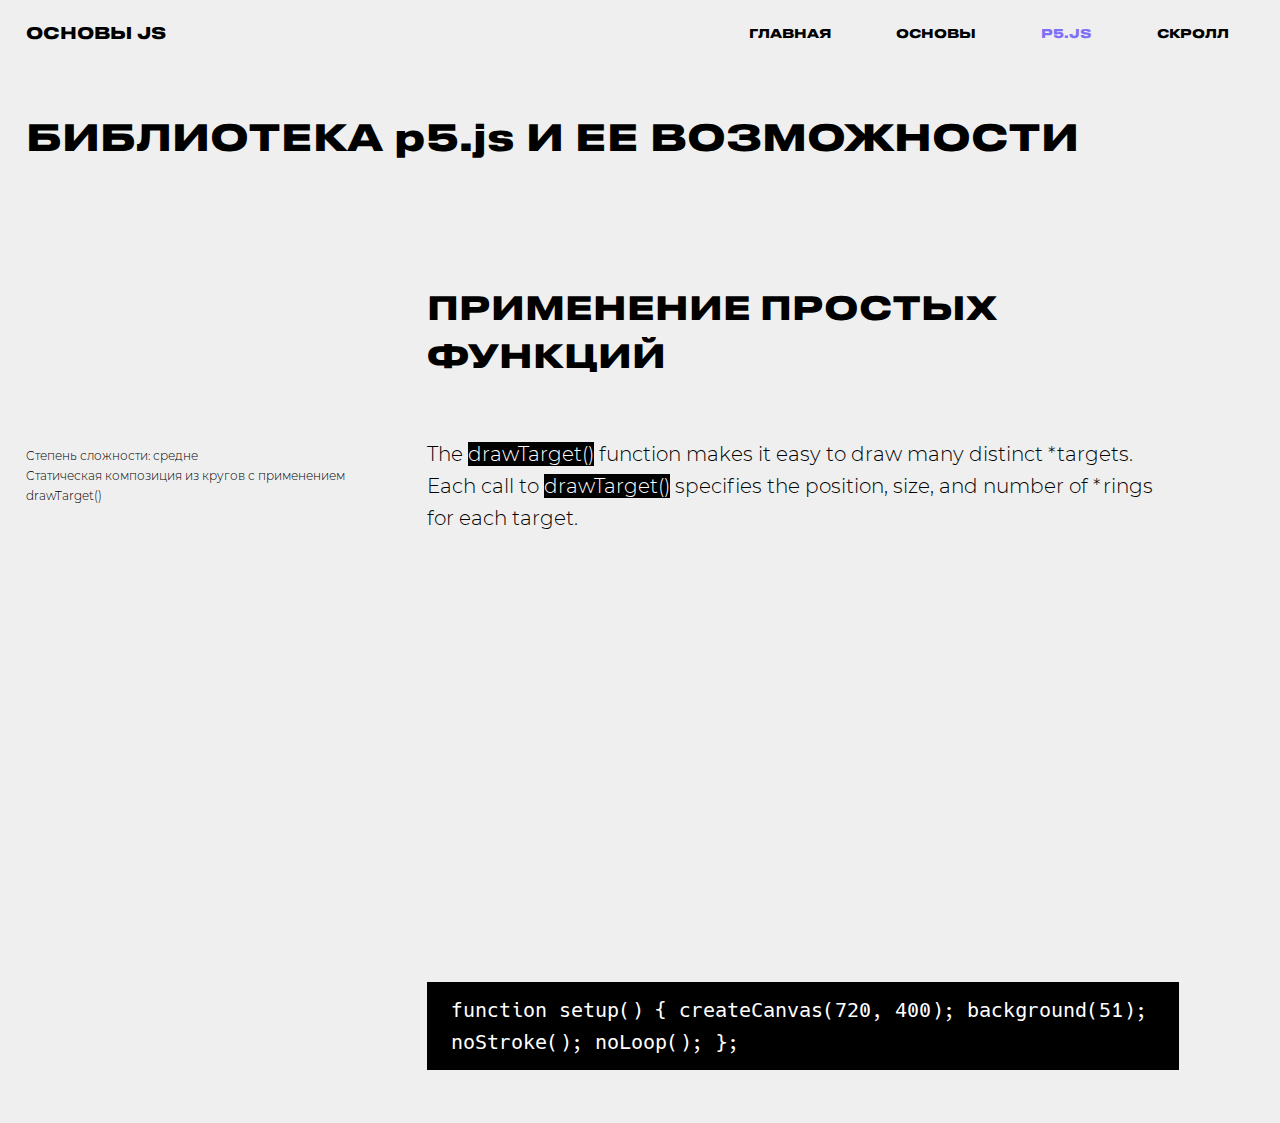
==== aboutP5.html @ 62b2361f "pls help me" ====
<!DOCTYPE html>
<html lang="en" dir="ltr">
  <head>
    <meta charset="utf-8">
    <title>ПОГОВОРИМ О БИБЛИОТЕКЕ P5.JS</title>
    <script src="./js/p5.js"></script>
    <link rel="stylesheet" href="./css/master3.css">
    <meta name="viewport" content="width=device-width, initial-scale=1">
  </head>
  <body>
    <div class="grid">
      <div class="info">
        <h4>ОСНОВЫ JS</h4>
        <p>JS</p>
        <img class="menu__burger" src="./img/menu.svg" alt="">
        <div class="menu">
          <a>ГЛАВНАЯ</a>
          <a>OСНОВЫ</a>
          <a  id="menu__p5">P5.JS</a>
          <a>СКРОЛЛ</a>
        </div>
     </div>

     <div class="menuOnMobile">
       <div class="cancel">
         <img src="./img/clear.svg" alt="">
       </div>
       <div class="pls">
         <div class="menuOnMobile__item">
           <a>ГЛАВНАЯ</a>
           <a id="menuOnMobile__base">ОСНОВЫ</a>
           <a>P5.JS</a>
           <a>СКРОЛЛ</a>
         </div>
       </div>
     </div>

     <h2>БИБЛИОТЕКА p5.js И ЕЕ ВОЗМОЖНОСТИ</h2>

     <h3>ПРИМЕНЕНИЕ ПРОСТЫХ ФУНКЦИЙ</h3>


     <aside class="">Cтепень сложности: средне<br>Cтатическая композиция из кругов с применением drawTarget()</aside>
     <div class="about">
       <p>The <span>drawTarget()</span> function makes it easy to draw many distinct *targets. Each call to <span>drawTarget()</span> specifies the position, size, and number of *rings for each target.</p>
       <canvas id="defaultCanvas0" class="p5Canvas" width="700px" height="400px"></canvas>
       <div class="code">
          <p>
             function setup() {
               createCanvas(720, 400);
               background(51);
               noStroke();
               noLoop();
             };</p>
       </div>
     </div>


    </div>





   <script src="js/aboutP5.js"></script>
  </body>
</html>
---- css/master3.css ----
@import "reset.css";
@import "fonts.css";


html {
  font-size: 4px;
}

body {
  background-color: #efefef;
  font-family: 'DrukTextWide', 'Montserrat', 'Hack', sans-serif;
  overflow-x: hidden;
}


.grid {
  display: grid;
  grid-gap: 100px 50px;
  grid-template-columns: 1fr 350px 350px 1fr;
  width: 94vw;
  margin: 5rem 10rem;
}

.menuOnMobile {
  visibility: hidden;
  width: 100vw;
  height: 100vh;
  background-color: #8070F7;
  display: flex;
  flex-direction: column;
  position: absolute;
  left: 0;
  top: 0;
  overflow: hidden;
  visibility: hidden;
}

.menuOnMobile__item {
  position: absolute;
  display: flex;
  flex-direction: column;
  align-items: center;
  vertical-align: middle;
  height: 40vh;
  top: 28%;
  justify-content: space-around;
}

.menuOnMobile div a {
  color: #89D5F6;
  font-size: 7rem;
}

#menuOnMobile__base {
  color: #FFDFEE;
}

.cancel {
  margin: 3rem 0 0 0;
  width: 91vw;
  display: flex;
  justify-content: flex-end;
}

.cancel img {
  width: 7rem;
}

.info {
  grid-column: 1/5;
  display: flex;
  width: 96vw;
  flex-direction: row;
  justify-content: space-between;
  align-items: center;
}

.pls {
  width: 95%;
  height: 100%;
  display: flex;
  justify-content: center;
}
.info p {
  display: none;
}

h4{
  font-size: 4rem;
  font-family: 'DrukTextWide';
}

.menu {
  width: 120rem;
  display: flex;
  flex-direction: row;
  justify-content: space-between;
}

.menu a {
  font-size: 3rem;
  font-family: 'DrukTextWide';
}

.menu a:hover {
  text-decoration: underline;
  color: #424242;
}

.menu a:active {
  color: #908E89;
}

.menu__burger {
  display: none;
}

#menu__p5 {
  color: #8070F7;
}

#menu__p5:hover {
  text-decoration: none;
}


h1 {
  font-size: 16rem;
  grid-column: 1/4;
  margin: 20rem 0 3rem;
  line-height: 20rem;
}

h2 {
  font-size: 10rem;
  grid-column: 1/4;
  margin: -1rem 0;
  line-height: 14rem;
}

h3 {
  font-size: 8rem;
  margin: 0 0 -11rem;
  line-height: 12rem;
  grid-column: 2/4;
}

p {
  font-family: 'Montserrat';
  font-size: 5rem;
  line-height: 8rem;
}
.first_function__description {
  grid-column-start: 2;
  grid-column-end: 5;
}
aside {
    font-size: 3rem;
    line-height: 5rem;
    font-family: 'Montserrat';
    grid-column: 1/2;
    margin-top: 2rem;
}

canvas {
  display: block;
  grid-column: 2/4;
}

span {
  background-color: black;
  color: white;
}
.button {
  display: flex;
  justify-content: flex-end;
  margin-top: 3rem;
}

.paragraph {
  margin-bottom: 6rem;
}

.button p {
  display: inline-block;
  font-size: 4rem;
  font-family: 'Montserrat';
  padding: 2rem 5rem;
  border-radius: 1rem;
  border: 1px solid black;
}

.button p:hover {
  color: white;
  background-color: black;
}
.button p:active {
  color: white;
  background-color: #424242;
}

.about {
  grid-column: 2/4;
  margin-bottom: 7rem;
}

.code {
  margin-top: 12rem;
  background-color: black;
  padding: 3rem 6rem 3rem 6rem;
}

.code p {
  color: white;
  font-family: 'Hack';
}


@media (max-width: 1280px) {
  .grid {
    display: grid;
    grid-gap: 100px 50px;
    grid-template-columns: 1fr 2fr;
    width: 94vw;
    margin: 2vw 2vw 2vw 2vw;
  }

  h2 {
    font-size: 9rem;
    margin: -7rem 0 5rem 0;
    line-height: 13rem;
  }

  .info {
    width: 94vw;
  }

}


@media (max-width: 900px) {
  .grid {
    display: grid;
    grid-gap: 70px 50px;
    grid-template-columns: 1fr 1fr 1fr;
    width: 95vw;
    margin: 6rem;
  }

  h3 {
    grid-column: 1/4;
  }

  aside {
    grid-column: 1/3;
    margin-top: 6rem;
    font-size: 3.5rem;
    line-height: 6rem;
  }

  .about {
    grid-column: 1/4;
    margin-top: -8rem;
    margin-bottom: 12rem;
  }

  .menu {
    width: 100rem;
    justify-content: space-between;
  }
}

@media (max-width: 768px) {
  .grid {
    display: grid;
    grid-gap: 70px 50px;
    grid-template-columns: 1fr 1fr 1fr;
    width: 95vw;
    margin: 3rem 6rem 12rem 3rem;
  }

  h1 {
    font-size: 12rem;
    line-height: 15rem;
  }

  h2 {
    font-size: 7rem;
    line-height: 10rem;
  }

  h3 {
    font-size: 5rem;
    line-height: 8rem;
  }

  aside {
    margin-top: 0;
  }

  .info h4 {
    display: none;
  }

  .info p {
    display: block;
    font-family: 'DrukTextWide';
    font-size: 4rem;
  }
}

@media (max-width: 500px) {

  .grid {
    display: grid;
    grid-gap: 70px 50px;
    grid-template-columns: 100%;
    width: 81vw;
    margin: 3rem 6rem 12rem 3rem;
  }

  .info {
    grid-column: 1/3;
    display: flex;
    flex-direction: row;
    justify-content: space-between;
    align-items: center;
 }

  .info .menu {
    display: none;
  }

  .info .menu__burger {
    display: block;
    width: 7rem;
  }

  .about {
    grid-column: 1/3;
    margin-right: 4rem;
  }

  h1 {
    font-size: 8rem;
    line-height: 11rem;
    margin-right: 4rem;
  }

  h2 {
    font-size: 6rem;
    line-height: 9rem;
    margin-right: 4rem;
  }

  p {
    font-size: 4rem;
    line-height: 7rem;
  }


}

@media (max-width: 385px) {
  h2 {
    font-size: 5rem;
    line-height: 8rem;
    margin-right: 4rem;
  }
}
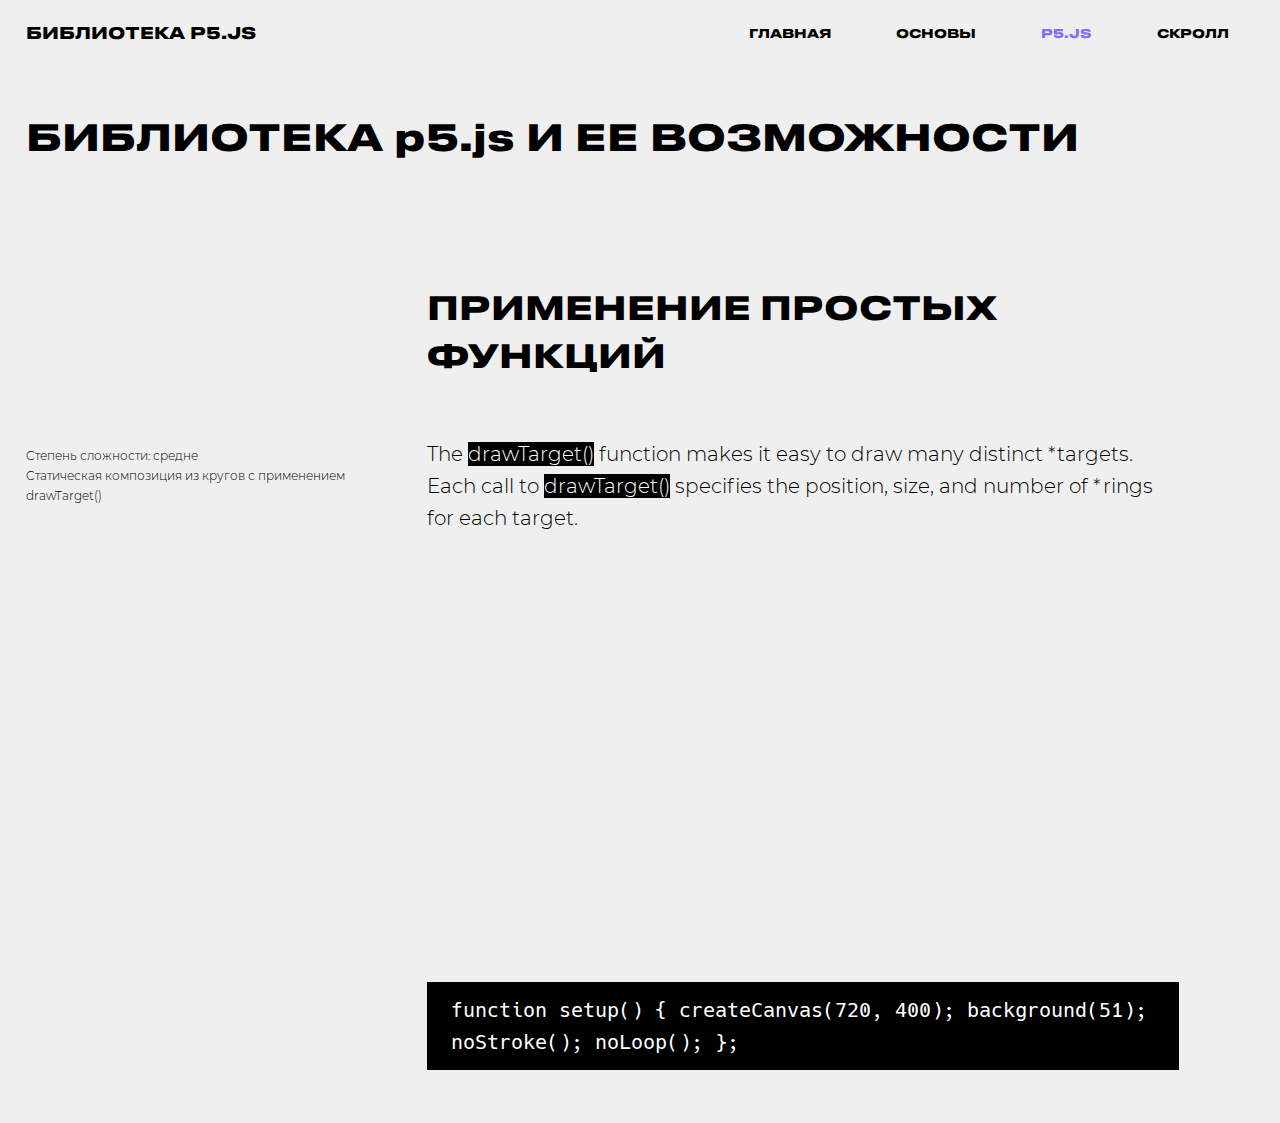
==== commit 6d70c2d0: "heeeeeeeeeeeeelp" ====
--- a/aboutP5.html
+++ b/aboutP5.html
@@ -10,7 +10,7 @@
   <body>
     <div class="grid">
       <div class="info">
-        <h4>ОСНОВЫ JS</h4>
+        <h4>БИБЛИОТЕКА P5.JS</h4>
         <p>JS</p>
         <img class="menu__burger" src="./img/menu.svg" alt="">
         <div class="menu">
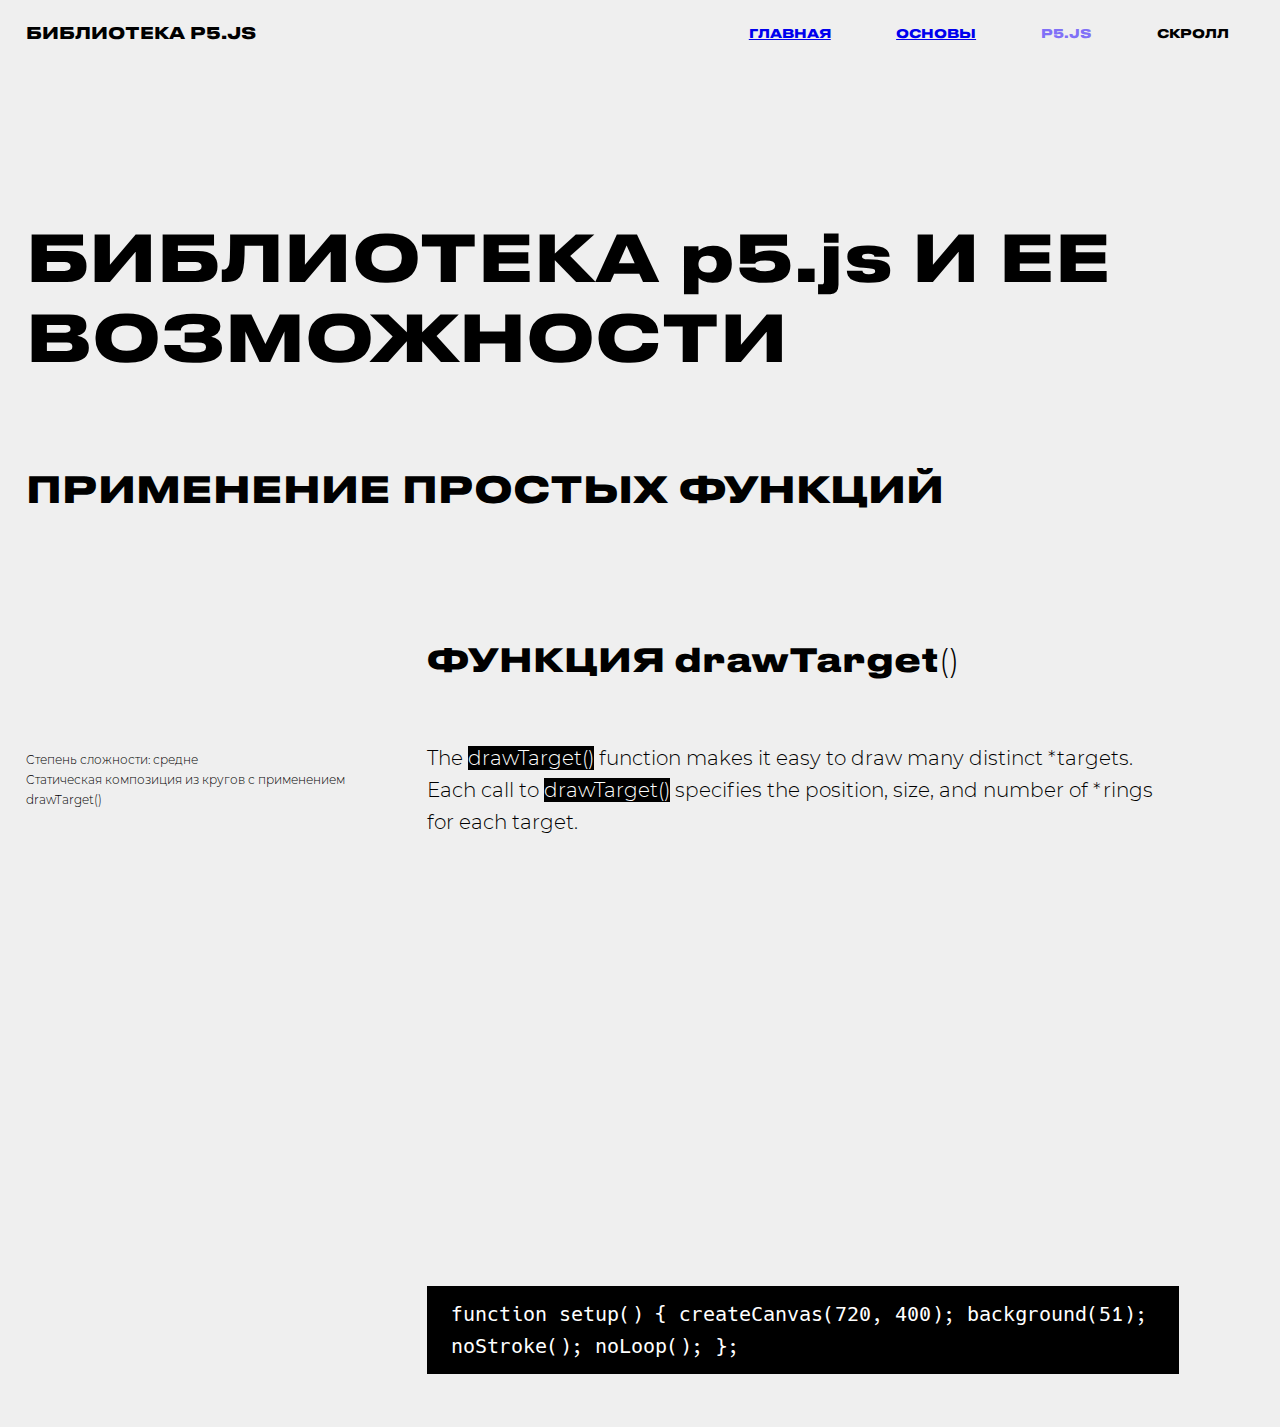
==== commit f82668bf: "done menu" ====
--- a/aboutP5.html
+++ b/aboutP5.html
@@ -14,8 +14,8 @@
         <p>JS</p>
         <img class="menu__burger" src="./img/menu.svg" alt="">
         <div class="menu">
-          <a>ГЛАВНАЯ</a>
-          <a>OСНОВЫ</a>
+          <a href="index.html">ГЛАВНАЯ</a>
+          <a href="base.html">OСНОВЫ</a>
           <a  id="menu__p5">P5.JS</a>
           <a>СКРОЛЛ</a>
         </div>
@@ -27,19 +27,19 @@
        </div>
        <div class="pls">
          <div class="menuOnMobile__item">
-           <a>ГЛАВНАЯ</a>
-           <a id="menuOnMobile__base">ОСНОВЫ</a>
+           <a href="index.html">ГЛАВНАЯ</a>
+           <a href="base.html" id="menuOnMobile__base">ОСНОВЫ</a>
            <a>P5.JS</a>
            <a>СКРОЛЛ</a>
          </div>
        </div>
      </div>
 
-     <h2>БИБЛИОТЕКА p5.js И ЕЕ ВОЗМОЖНОСТИ</h2>
+     <h1>БИБЛИОТЕКА p5.js И ЕЕ ВОЗМОЖНОСТИ</h1>
 
-     <h3>ПРИМЕНЕНИЕ ПРОСТЫХ ФУНКЦИЙ</h3>
+     <h2>ПРИМЕНЕНИЕ ПРОСТЫХ ФУНКЦИЙ</h2>
 
-
+     <h3>ФУНКЦИЯ drawTarget()</h3>
      <aside class="">Cтепень сложности: средне<br>Cтатическая композиция из кругов с применением drawTarget()</aside>
      <div class="about">
        <p>The <span>drawTarget()</span> function makes it easy to draw many distinct *targets. Each call to <span>drawTarget()</span> specifies the position, size, and number of *rings for each target.</p>
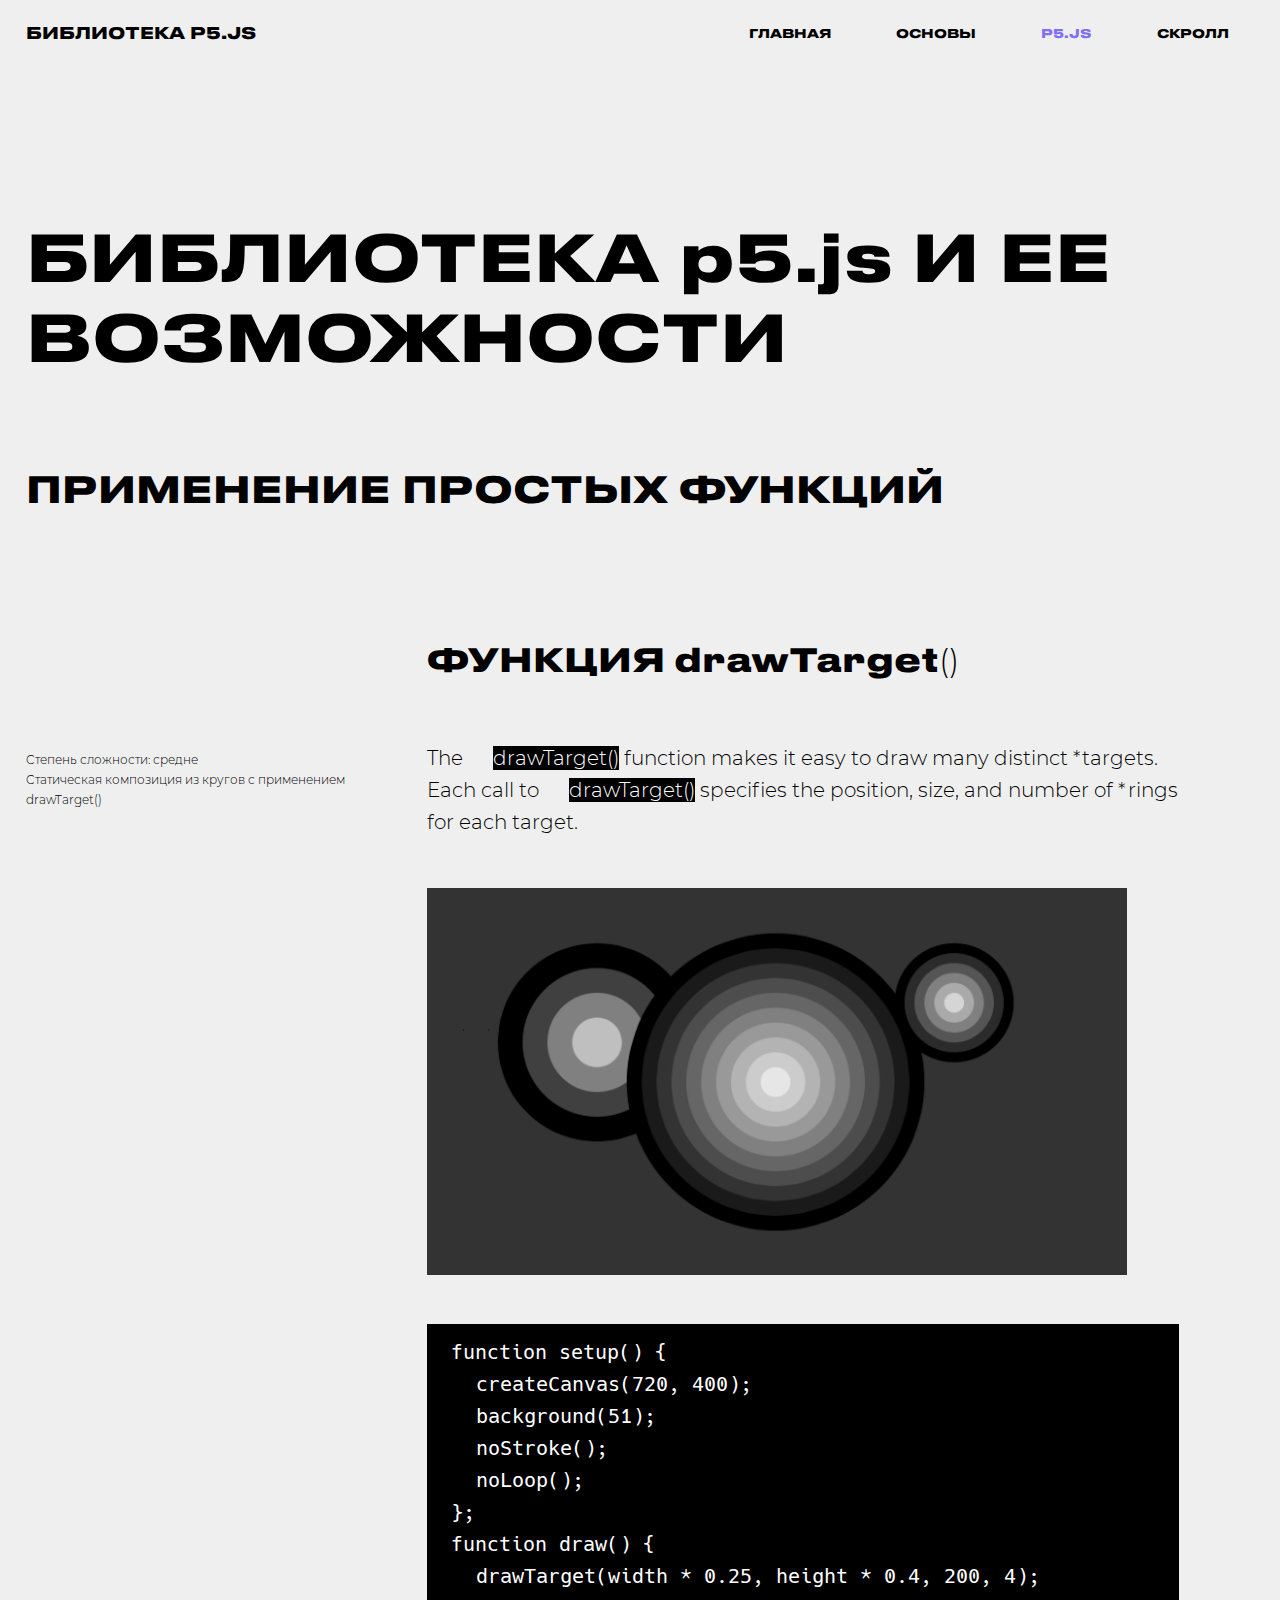
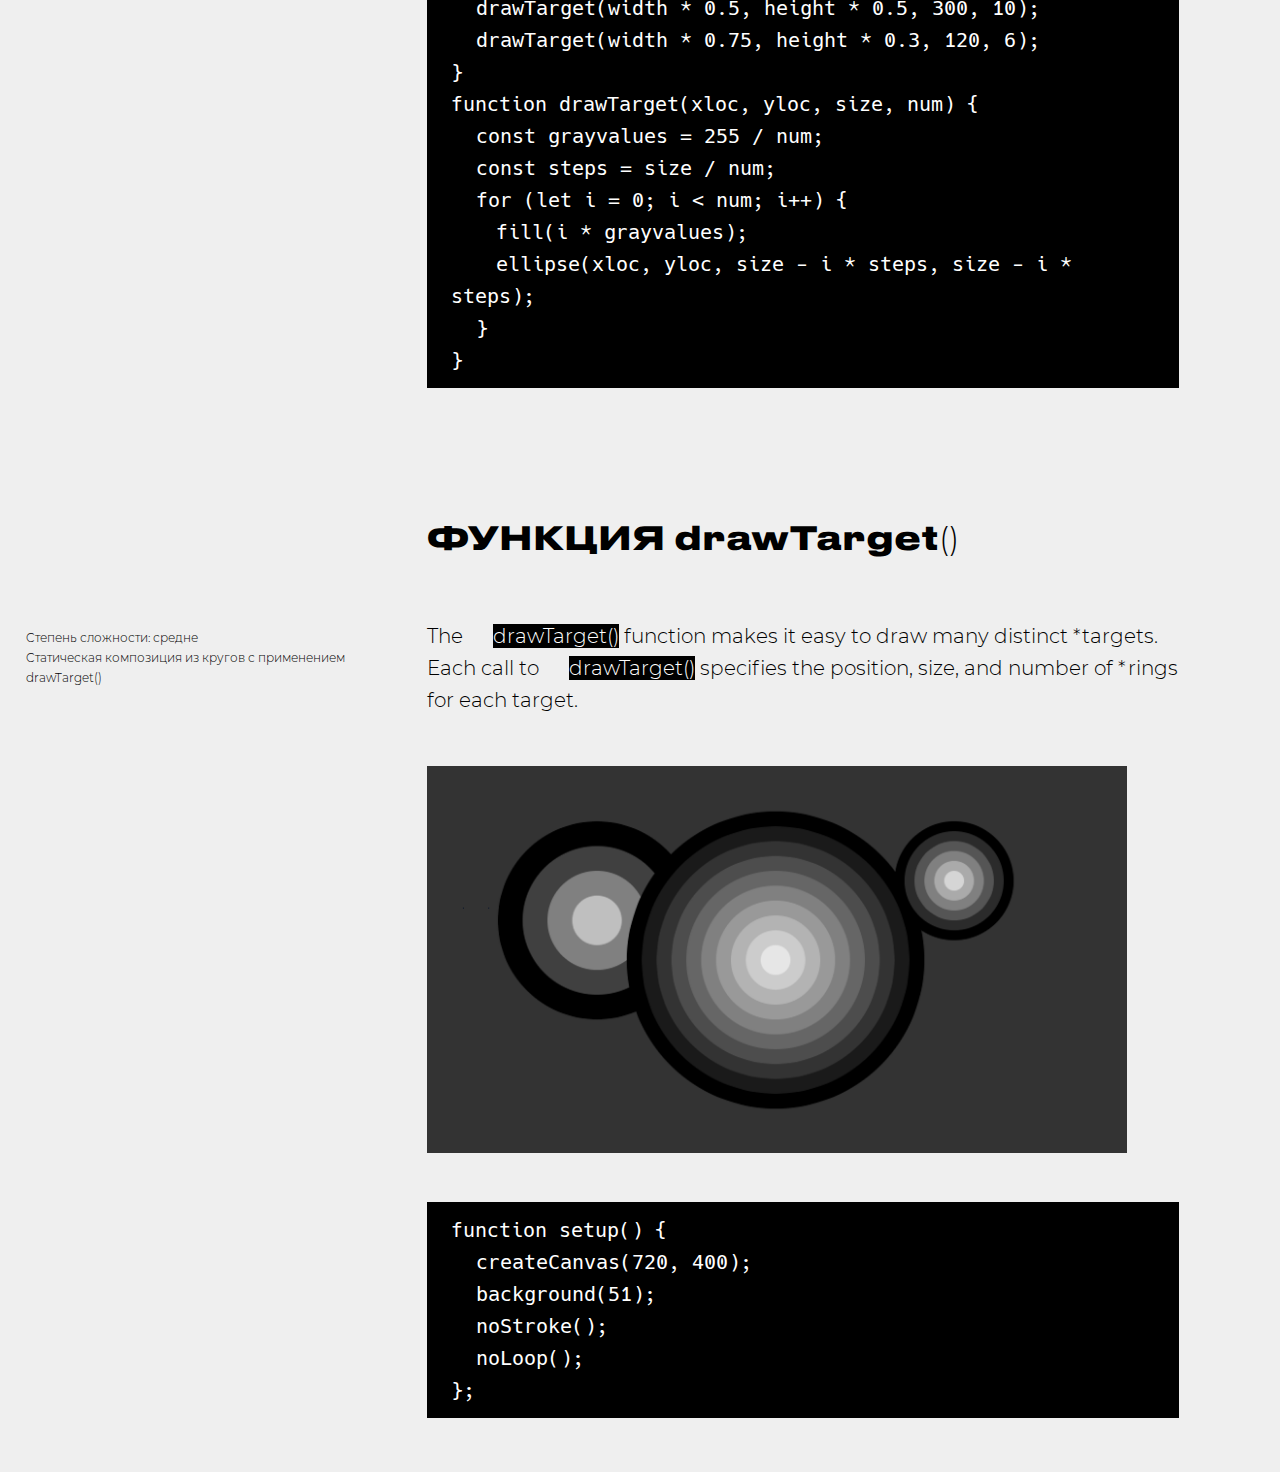
==== commit cf0bd07b: "pls" ====
--- a/aboutP5.html
+++ b/aboutP5.html
@@ -42,15 +42,50 @@
      <h3>ФУНКЦИЯ drawTarget()</h3>
      <aside class="">Cтепень сложности: средне<br>Cтатическая композиция из кругов с применением drawTarget()</aside>
      <div class="about">
-       <p>The <span>drawTarget()</span> function makes it easy to draw many distinct *targets. Each call to <span>drawTarget()</span> specifies the position, size, and number of *rings for each target.</p>
-       <canvas id="defaultCanvas0" class="p5Canvas" width="700px" height="400px"></canvas>
+       <p>The <span class="color">drawTarget()</span> function makes it easy to draw many distinct *targets. Each call to <span class="color">drawTarget()</span> specifies the position, size, and number of *rings for each target.</p>
+       <img src="img/circles.png" alt="">
        <div class="code">
           <p>
-             function setup() {
-               createCanvas(720, 400);
-               background(51);
-               noStroke();
-               noLoop();
+             function setup() { <br>
+              <span> createCanvas(720, 400);<br></span>
+              <span>background(51);<br></span>
+              <span>noStroke();<br></span>
+              <span> noLoop();<br></span>
+             };</p>
+
+          <p>function draw() {<br>
+              <span>drawTarget(width * 0.25, height * 0.4, 200, 4);<br></span>
+              <span>drawTarget(width * 0.5, height * 0.5, 300, 10);<br></span>
+              <span>drawTarget(width * 0.75, height * 0.3, 120, 6);<br></span>
+            }</p>
+
+
+          <p>function drawTarget(xloc, yloc, size, num) {<br>
+            <span>const grayvalues = 255 / num;<br></span>
+            <span>const steps = size / num;<br></span>
+            <span>for (let i = 0; i < num; i++) {<br></span>
+              <span class="double">fill(i * grayvalues);<br></span>
+              <span class="double">ellipse(xloc, yloc, size - i * steps, size - i * steps);<br></span>
+            <span>}<br></span>
+          }</p>
+
+
+
+       </div>
+     </div>
+
+     <h3>ФУНКЦИЯ drawTarget()</h3>
+     <aside class="">Cтепень сложности: средне<br>Cтатическая композиция из кругов с применением drawTarget()</aside>
+     <div class="about">
+       <p>The <span class="color">drawTarget()</span> function makes it easy to draw many distinct *targets. Each call to <span class="color">drawTarget()</span> specifies the position, size, and number of *rings for each target.</p>
+       <img src="img/circles.png" alt="">
+       <div class="code">
+          <p>
+             function setup() { <br>
+              <span> createCanvas(720, 400);<br></span>
+              <span>background(51);<br></span>
+              <span>noStroke();<br></span>
+              <span> noLoop();<br></span>
              };</p>
        </div>
      </div>
@@ -58,10 +93,5 @@
 
     </div>
 
-
-
-
-
-   <script src="js/aboutP5.js"></script>
   </body>
 </html>
--- a/css/master3.css
+++ b/css/master3.css
@@ -100,6 +100,8 @@
 .menu a {
   font-size: 3rem;
   font-family: 'DrukTextWide';
+  color: black;
+  text-decoration: none;
 }
 
 .menu a:hover {
@@ -167,7 +169,7 @@
   grid-column: 2/4;
 }
 
-span {
+ .color{
   background-color: black;
   color: white;
 }
@@ -215,6 +217,19 @@
   font-family: 'Hack';
 }
 
+img {
+  margin-top: 50px;
+  width: 700px;
+  grid-column: 2/4;
+}
+
+span {
+  margin-left: 25px;
+}
+
+.double {
+  margin-left: 45px;
+}
 
 @media (max-width: 1280px) {
   .grid {
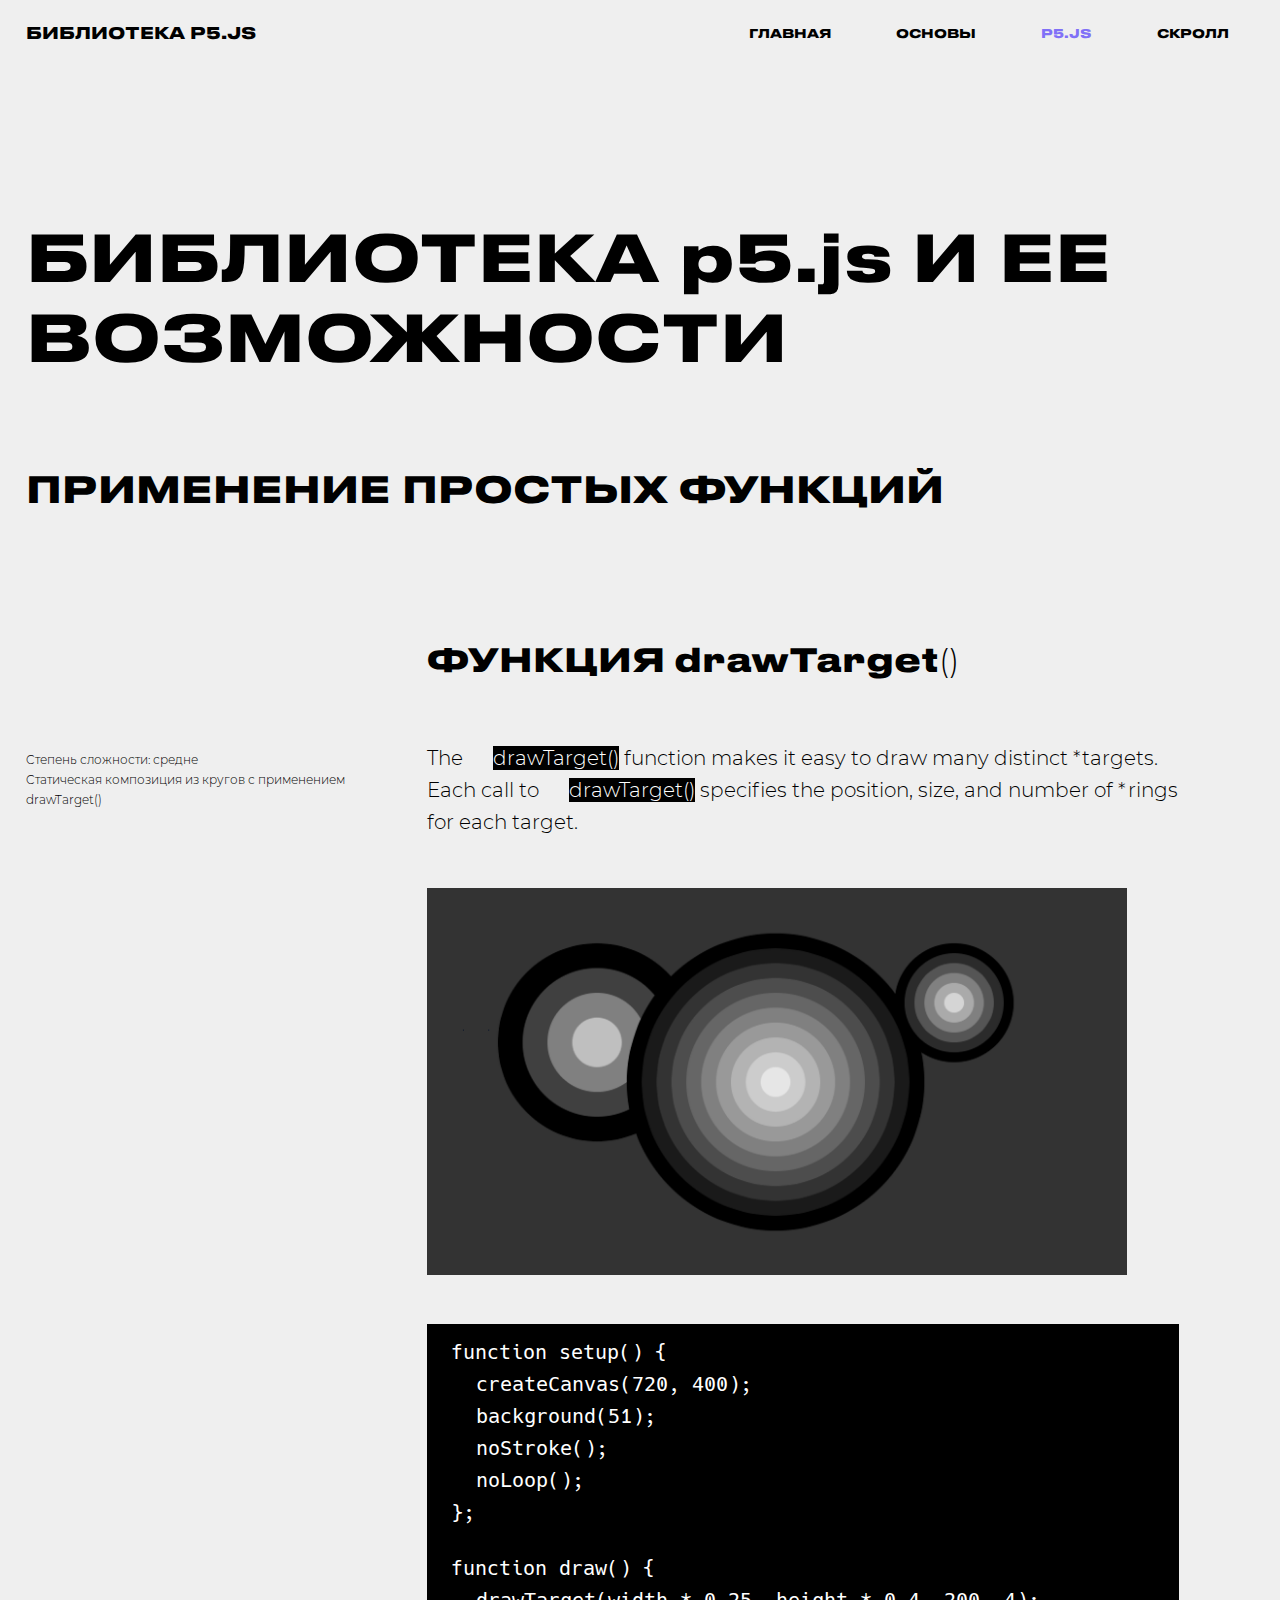
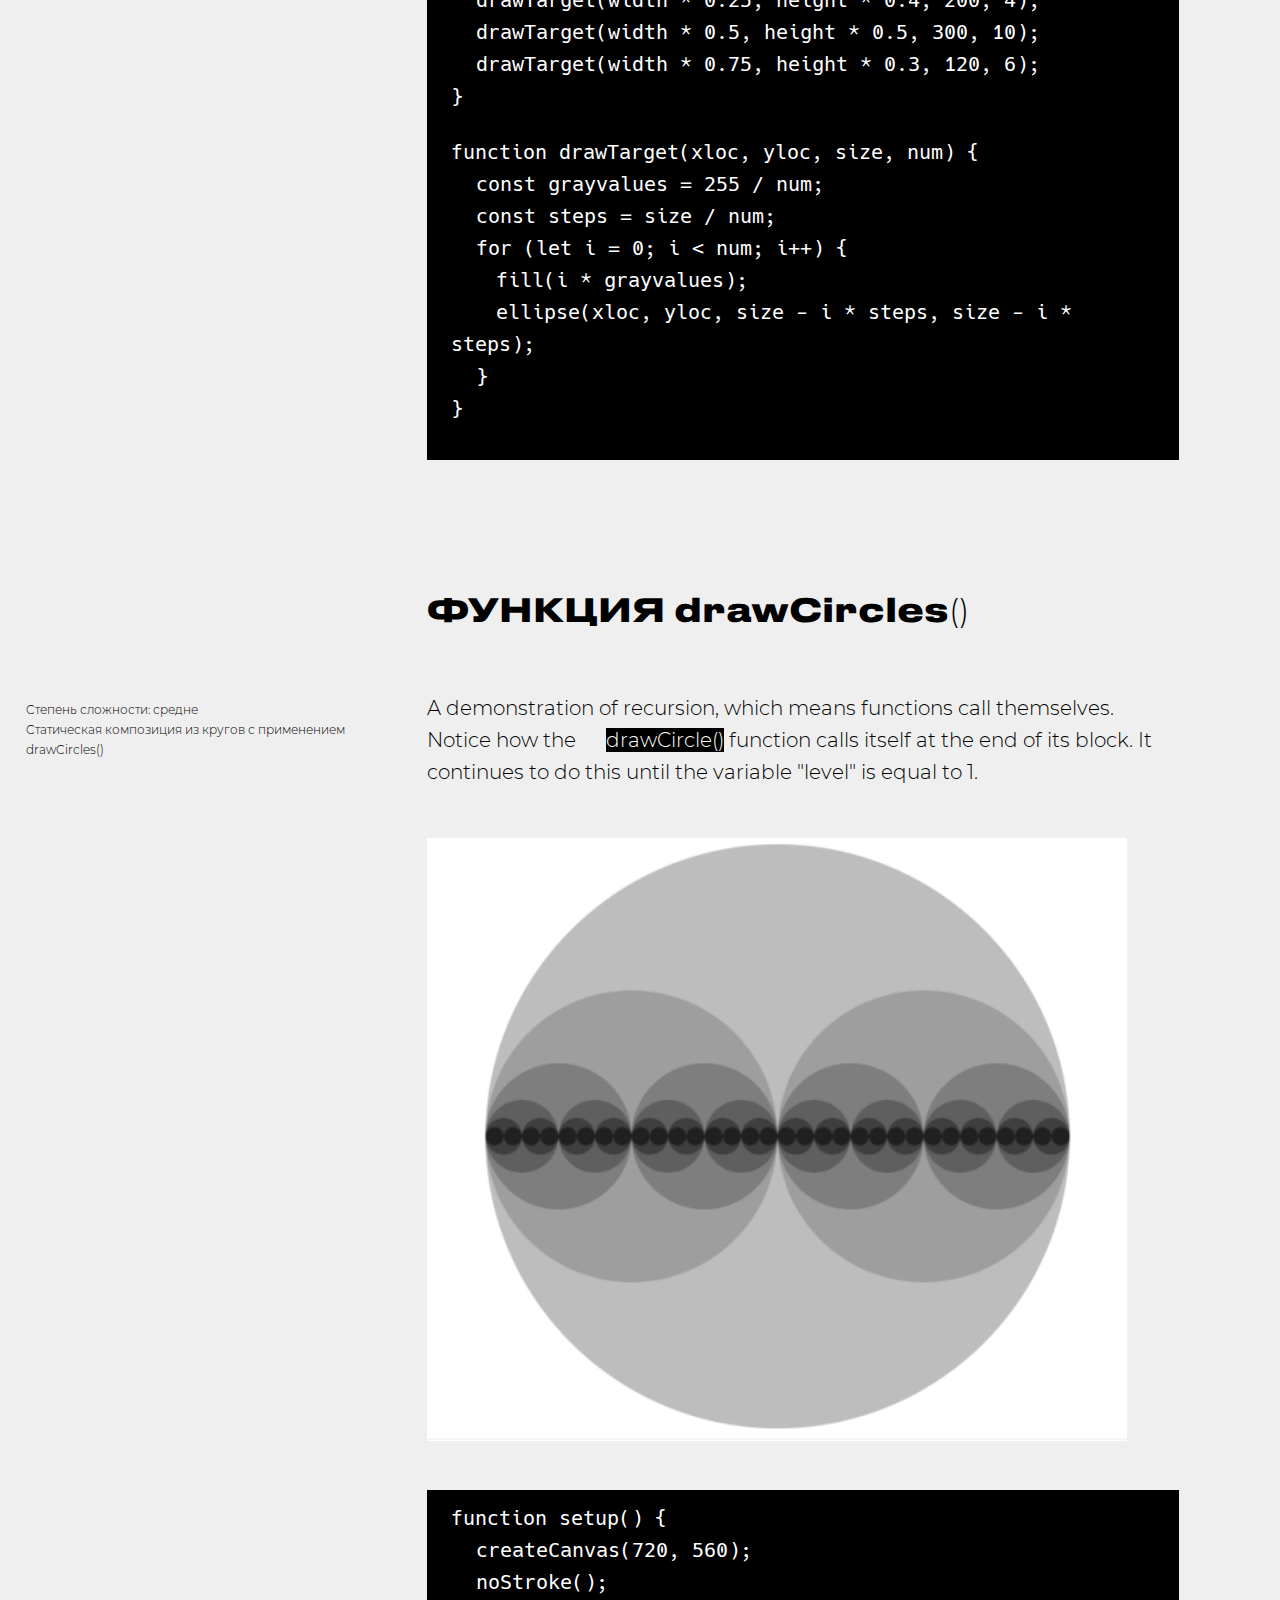
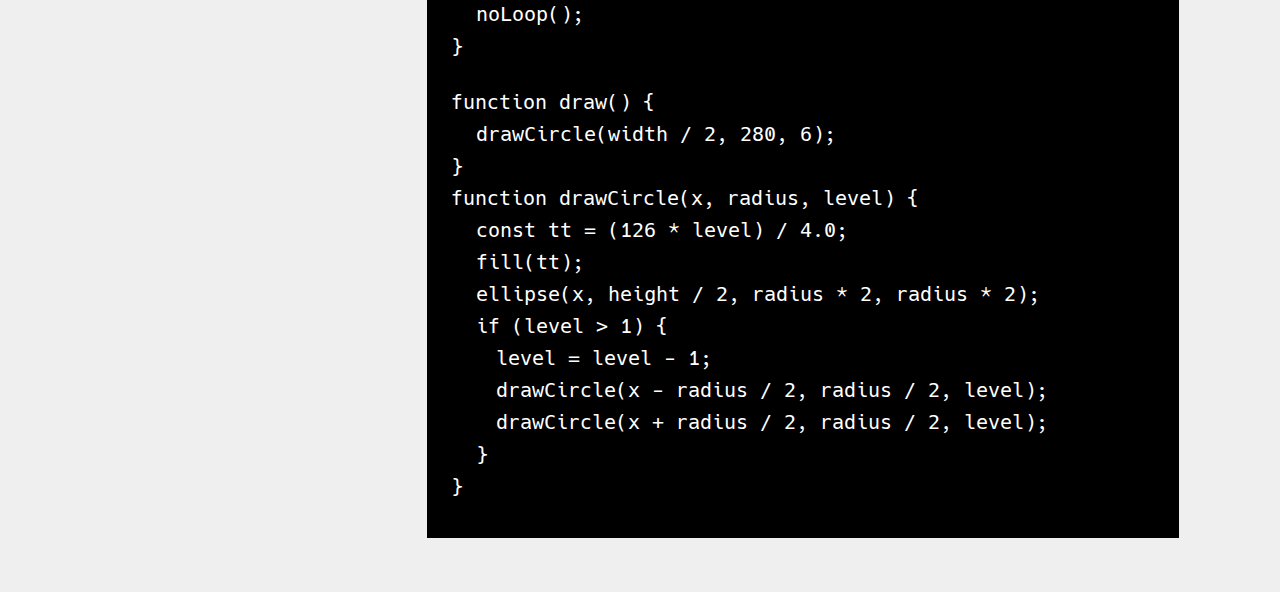
==== commit 3e016497: "vыу" ====
--- a/aboutP5.html
+++ b/aboutP5.html
@@ -45,7 +45,7 @@
        <p>The <span class="color">drawTarget()</span> function makes it easy to draw many distinct *targets. Each call to <span class="color">drawTarget()</span> specifies the position, size, and number of *rings for each target.</p>
        <img src="img/circles.png" alt="">
        <div class="code">
-          <p>
+          <p class="paragraph">
              function setup() { <br>
               <span> createCanvas(720, 400);<br></span>
               <span>background(51);<br></span>
@@ -53,14 +53,14 @@
               <span> noLoop();<br></span>
              };</p>
 
-          <p>function draw() {<br>
+          <p class="paragraph">function draw() {<br>
               <span>drawTarget(width * 0.25, height * 0.4, 200, 4);<br></span>
               <span>drawTarget(width * 0.5, height * 0.5, 300, 10);<br></span>
               <span>drawTarget(width * 0.75, height * 0.3, 120, 6);<br></span>
             }</p>
 
 
-          <p>function drawTarget(xloc, yloc, size, num) {<br>
+          <p class="paragraph">function drawTarget(xloc, yloc, size, num) {<br>
             <span>const grayvalues = 255 / num;<br></span>
             <span>const steps = size / num;<br></span>
             <span>for (let i = 0; i < num; i++) {<br></span>
@@ -74,19 +74,32 @@
        </div>
      </div>
 
-     <h3>ФУНКЦИЯ drawTarget()</h3>
-     <aside class="">Cтепень сложности: средне<br>Cтатическая композиция из кругов с применением drawTarget()</aside>
+     <h3>ФУНКЦИЯ drawCircles()</h3>
+     <aside class="">Cтепень сложности: средне<br>Cтатическая композиция из кругов с применением drawCircles()</aside>
      <div class="about">
-       <p>The <span class="color">drawTarget()</span> function makes it easy to draw many distinct *targets. Each call to <span class="color">drawTarget()</span> specifies the position, size, and number of *rings for each target.</p>
-       <img src="img/circles.png" alt="">
+       <p>A demonstration of recursion, which means functions call themselves. Notice how the <span class="color">drawCircle()</span> function calls itself at the end of its block. It continues to do this until the variable "level" is equal to 1.</p>
+       <img src="img/many_circles.png" alt="">
        <div class="code">
-          <p>
-             function setup() { <br>
-              <span> createCanvas(720, 400);<br></span>
-              <span>background(51);<br></span>
-              <span>noStroke();<br></span>
-              <span> noLoop();<br></span>
-             };</p>
+          <p class="paragraph"> function setup() {<br>
+             <span>createCanvas(720, 560);<br></span>
+            <span> noStroke();<br></span>
+            <span> noLoop();<br></span>
+            }</p>
+
+            <p>function draw() {<br>
+                 <span>drawCircle(width / 2, 280, 6);<br></span>
+              }</p>
+          <p class="paragraph">function drawCircle(x, radius, level) {<br>
+            <span>  const tt = (126 * level) / 4.0;<br></span>
+            <span>  fill(tt);<br></span>
+            <span>  ellipse(x, height / 2, radius * 2, radius * 2);<br></span>
+            <span>  if (level > 1) {<br></span>
+              <span class="double">  level = level - 1;<br></span>
+              <span class="double">  drawCircle(x - radius / 2, radius / 2, level);<br></span>
+              <span class="double">  drawCircle(x + radius / 2, radius / 2, level);<br></span>
+            <span>   }<br></span>
+            }
+            </p>
        </div>
      </div>
 
--- a/css/master3.css
+++ b/css/master3.css
@@ -152,6 +152,7 @@
   font-size: 5rem;
   line-height: 8rem;
 }
+
 .first_function__description {
   grid-column-start: 2;
   grid-column-end: 5;
